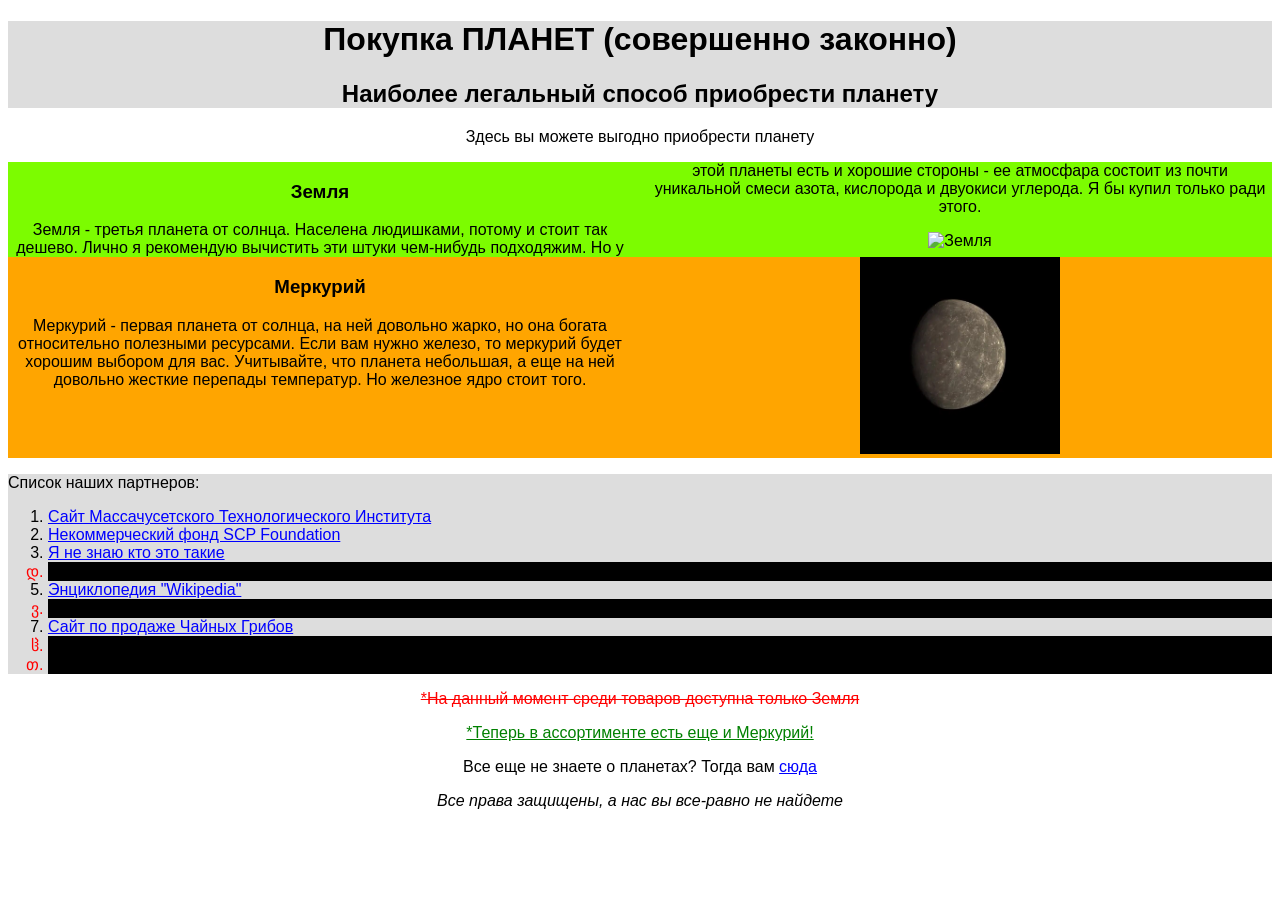
==== index.html @ 539039d4 "добавлен меркурий и список наших партнеров" ====
<!DOCTYPE html>
<html lang="ru">
<head>
    <meta charset="UTF-8">
    <meta name="viewport" content="width=device-width, initial-scale=1.0">
    <link rel="stylesheet" href="styles.css">
    <title>Покупка ПЛАНЕТ (легально)</title>
</head>
<body>
    <header>
        <h1>Покупка ПЛАНЕТ (совершенно законно)</h1>
        <h2>Наиболее легальный способ приобрести планету</h2>
    </header>
    <main>
        <section id="text">
            <p>Здесь вы можете выгодно приобрести планету</p>
        </section>
        <section id="products">
            <div class="planet" id="earth">
                <h3>Земля</h3>
                <p>Земля - третья планета от солнца. Населена людишками, потому и стоит так дешево. Лично я рекомендую вычистить эти штуки чем-нибудь подходяжим. Но у этой планеты есть и хорошие стороны - ее атмосфара состоит из почти уникальной смеси азота, кислорода и двуокиси углерода. Я бы купил только ради этого.</p>
                <img src="images/earth.png" width="200" alt="Земля">
            </div>
            <div class="planet" id="mercury">
                <h3>Меркурий</h3>
                <p>Меркурий - первая планета от солнца, на ней довольно жарко, но она богата относительно полезными ресурсами. Если вам нужно железо, то меркурий будет хорошим выбором для вас. Учитывайте, что планета небольшая, а еще на ней довольно жесткие перепады температур. Но железное ядро стоит того.</p>
                <img src="images/mercury.png" width="200" alt="Меркурий">
            </div>
        </section>
        <article id="partners">
            <p>Список наших партнеров:</p>
            <ol>
                <li><a href="https://www.mit.edu/">Сайт Массачусетского Технологического Института</a></li>
                <li><a href="https://scpfoundation.net/">Некоммерческий фонд SCP Foundation</a></li>
                <li><a href="https://youtube.com/">Я не знаю кто это такие</a></li>
                <li></li>
                <li><a href="https://ru.wikipedia.org/wiki/Солнечная_система">Энциклопедия "Wikipedia"</a></li>
                <li></li>
                <li><a href="https://www.wildberries.ru/catalog/tags/kupitb-czainyi-grib">Сайт по продаже Чайных Грибов</a></li>
                <li></li>
                <li></li>
            </ol>
        </article>
    </main>
    <footer>
        <p class="cursed">*На данный момент среди товаров доступна только Земля</p>
        <p class="uncursed">*Теперь в ассортименте есть еще и Меркурий!</p>
        <p>Все еще не знаете о планетах? Тогда вам <a href="https://ru.wikipedia.org/wiki/Солнечная_система" target="_blank">сюда</a></p>
        <p><i>Все права защищены, а нас вы все-равно не найдете</i></p>
    </footer>
</body>
</html>
---- styles.css ----
a {color: blue;}
a:hover {color: aqua;}
a:active {color: chartreuse;}
a:visited {color: blueviolet;}

header {
    font-family: 'Franklin Gothic Medium', 'Arial Narrow', Arial, sans-serif;
    width: auto;
    text-align: center;
    background-color: #dddddd
}

main {
    font-family: 'Lucida Sans', 'Lucida Sans Regular', 'Lucida Grande', 'Lucida Sans Unicode', Geneva, Verdana, sans-serif;
    width: 100%;
    text-align: center;    
}

footer {
    font-family: 'Trebuchet MS', 'Lucida Sans Unicode', 'Lucida Grande', 'Lucida Sans', Arial, sans-serif;
    text-align: center;
}

.planet {
    height: auto;
    column-count: 2;
}

#earth {
    background-color: lawngreen;
}

#mercury {
    background-color: orange;
}

#products {
    display: grid;
    column-count: 2;
}

#partners {
    text-align: left;
    background-color: #dddddd;
}

li:empty {
    color: red;
    list-style-type: georgian;
    background-color: black;
}

.cursed {
    color: red;
    text-decoration: line-through;
}

.uncursed {
    color: green;
    text-decoration: underline;
}
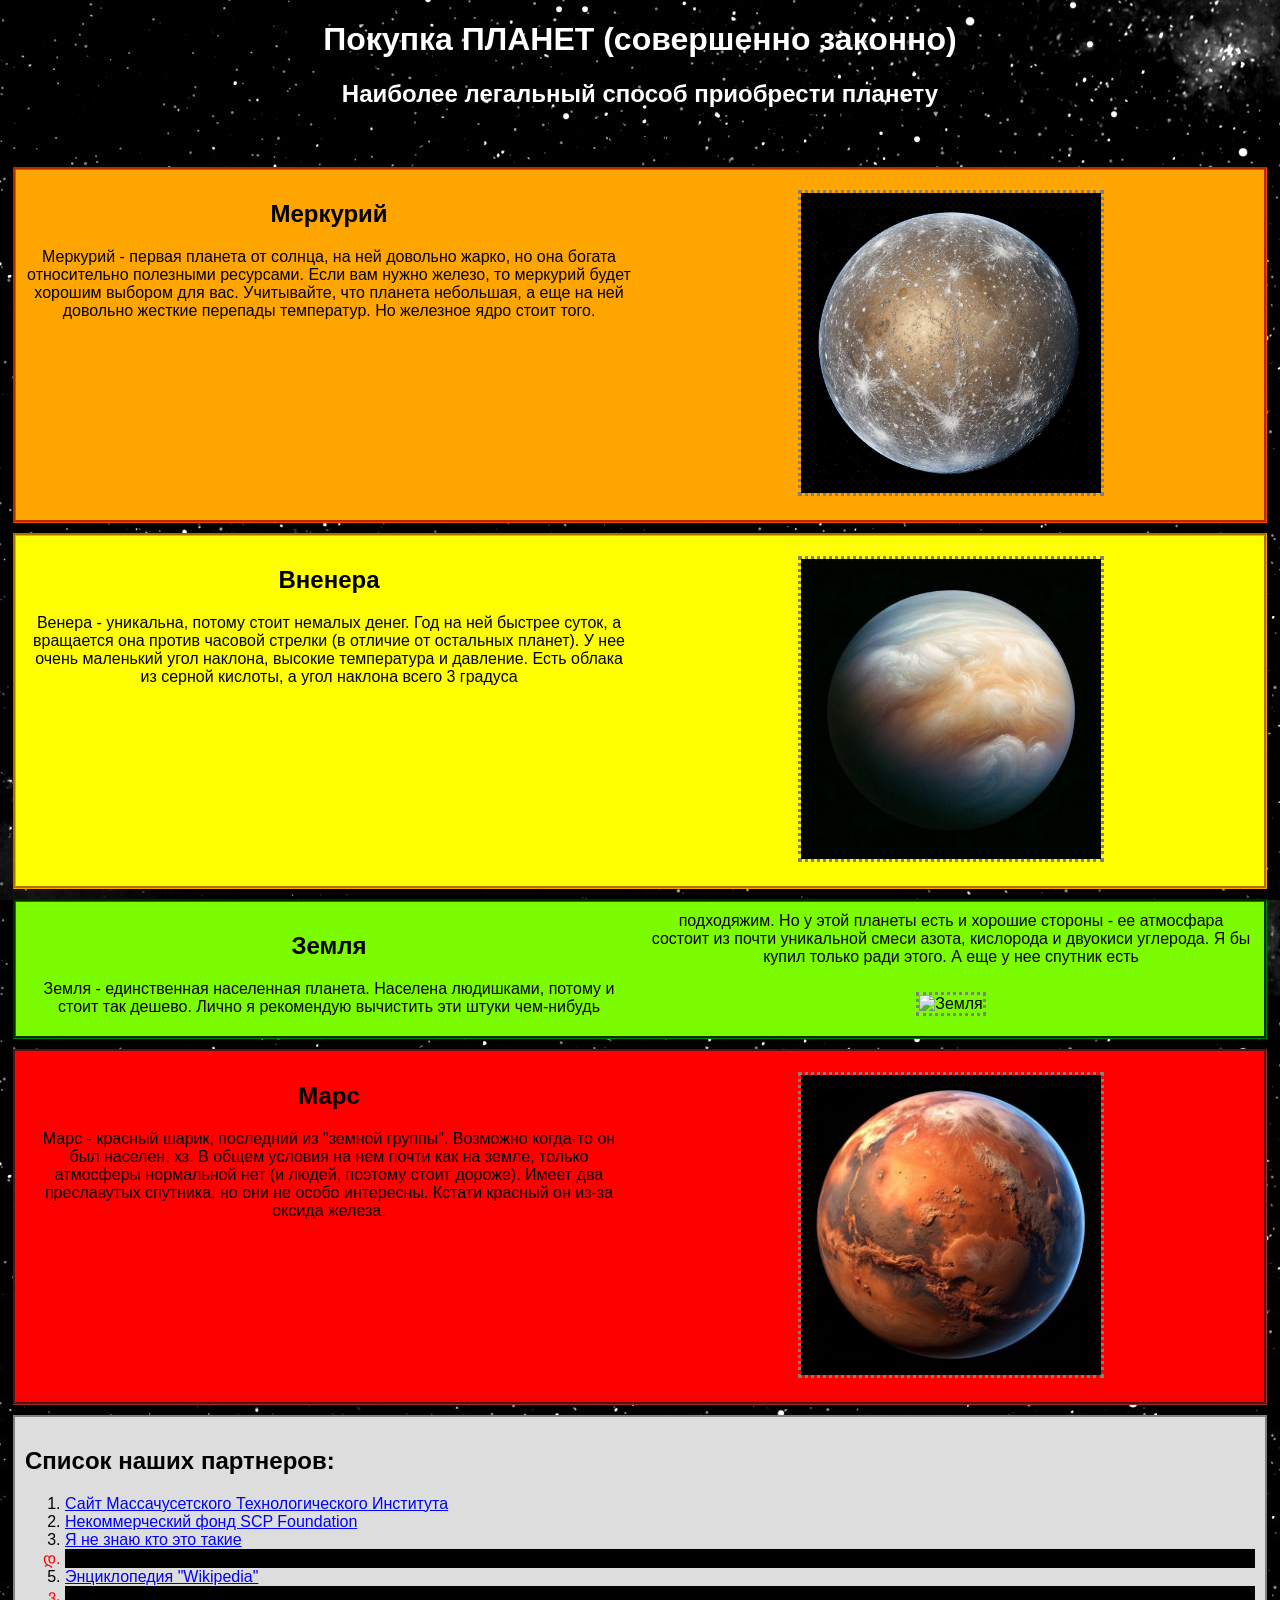
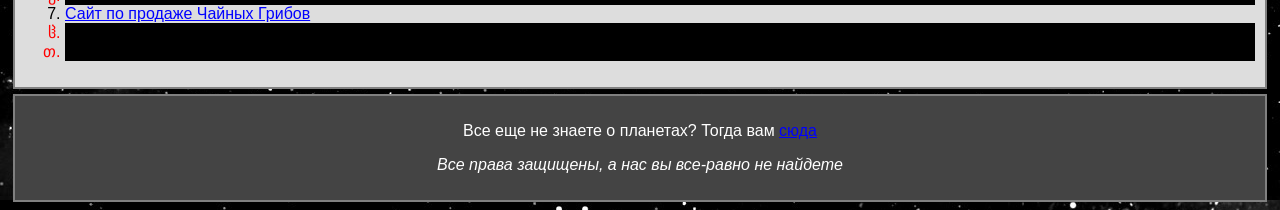
==== commit 0a01b974: "добавлены все планеты земной группы! покупайте." ====
--- a/index.html
+++ b/index.html
@@ -16,19 +16,29 @@
             <p>Здесь вы можете выгодно приобрести планету</p>
         </section>
         <section id="products">
+            <div class="planet" id="mercury">
+                <h1>Меркурий</h1>
+                <p>Меркурий - первая планета от солнца, на ней довольно жарко, но она богата относительно полезными ресурсами. Если вам нужно железо, то меркурий будет хорошим выбором для вас. Учитывайте, что планета небольшая, а еще на ней довольно жесткие перепады температур. Но железное ядро стоит того.</p>
+                <img src="images/mercury.png" width="200" alt="Меркурий" class="photo">
+            </div>
+            <div class="planet" id="venus">
+                <h1>Вненера</h1>
+                <p>Венера - уникальна, потому стоит немалых денег. Год на ней быстрее суток, а вращается она против часовой стрелки (в отличие от остальных планет). У нее очень маленький угол наклона, высокие температура и давление. Есть облака из серной кислоты, а угол наклона всего 3 градуса</p>
+                <img src="images/venus.png" width="200" alt="Венера" class="photo">
+            </div>
             <div class="planet" id="earth">
-                <h3>Земля</h3>
-                <p>Земля - третья планета от солнца. Населена людишками, потому и стоит так дешево. Лично я рекомендую вычистить эти штуки чем-нибудь подходяжим. Но у этой планеты есть и хорошие стороны - ее атмосфара состоит из почти уникальной смеси азота, кислорода и двуокиси углерода. Я бы купил только ради этого.</p>
-                <img src="images/earth.png" width="200" alt="Земля">
+                <h1>Земля</h1>
+                <p>Земля - единственная населенная планета. Населена людишками, потому и стоит так дешево. Лично я рекомендую вычистить эти штуки чем-нибудь подходяжим. Но у этой планеты есть и хорошие стороны - ее атмосфара состоит из почти уникальной смеси азота, кислорода и двуокиси углерода. Я бы купил только ради этого. А еще у нее спутник есть</p>
+                <img src="images/earth.png" width="200" alt="Земля" class="photo">
             </div>
-            <div class="planet" id="mercury">
-                <h3>Меркурий</h3>
-                <p>Меркурий - первая планета от солнца, на ней довольно жарко, но она богата относительно полезными ресурсами. Если вам нужно железо, то меркурий будет хорошим выбором для вас. Учитывайте, что планета небольшая, а еще на ней довольно жесткие перепады температур. Но железное ядро стоит того.</p>
-                <img src="images/mercury.png" width="200" alt="Меркурий">
+            <div class="planet" id="mars">
+                <h1>Марс</h1>
+                <p>Марс - красный шарик, последний из "земной группы". Возможно когда-то он был населен, хз. В общем условия на нем почти как на земле, только атмосферы нормальной нет (и людей, поэтому стоит дороже). Имеет два преславутых спутника, но они не особо интересны. Кстати красный он из-за оксида железа.</p>
+                <img src="images/mars.png" width="200" alt="Марс" class="photo">
             </div>
         </section>
         <article id="partners">
-            <p>Список наших партнеров:</p>
+            <h1>Список наших партнеров:</h1>
             <ol>
                 <li><a href="https://www.mit.edu/">Сайт Массачусетского Технологического Института</a></li>
                 <li><a href="https://scpfoundation.net/">Некоммерческий фонд SCP Foundation</a></li>
@@ -43,8 +53,6 @@
         </article>
     </main>
     <footer>
-        <p class="cursed">*На данный момент среди товаров доступна только Земля</p>
-        <p class="uncursed">*Теперь в ассортименте есть еще и Меркурий!</p>
         <p>Все еще не знаете о планетах? Тогда вам <a href="https://ru.wikipedia.org/wiki/Солнечная_система" target="_blank">сюда</a></p>
         <p><i>Все права защищены, а нас вы все-равно не найдете</i></p>
     </footer>
--- a/styles.css
+++ b/styles.css
@@ -1,3 +1,6 @@
+body {
+    background-image: url("images/background.png");
+}
 
 a {color: blue;}
 a:hover {color: aqua;}
@@ -6,9 +9,9 @@
 
 header {
     font-family: 'Franklin Gothic Medium', 'Arial Narrow', Arial, sans-serif;
+    color: white;
     width: auto;
     text-align: center;
-    background-color: #dddddd
 }
 
 main {
@@ -20,20 +23,48 @@
 footer {
     font-family: 'Trebuchet MS', 'Lucida Sans Unicode', 'Lucida Grande', 'Lucida Sans', Arial, sans-serif;
     text-align: center;
+    color: white;
+    background-color: #444444;
+    border: 2px solid gray;
+    padding: 10px;
+    margin: 5px;
 }
 
 .planet {
     height: auto;
     column-count: 2;
+    padding: 10px;
+    margin: 5px;
 }
 
-#earth {
-    background-color: lawngreen;
+.photo {
+    width: 300px;
+    margin: 10px;
+    border-style: dotted;
+    border-color: gray;
 }
 
 #mercury {
     background-color: orange;
+    border: orangered;
+    border-style: groove;
 }
+#venus {
+    background-color: yellow;
+    border: orange;
+    border-style: groove;
+}
+#earth {
+    background-color: lawngreen;
+    border: green;
+    border-style: groove;
+}
+#mars {
+    background-color: red;
+    border: brown;
+    border-style: groove;
+}
+
 
 #products {
     display: grid;
@@ -43,6 +74,9 @@
 #partners {
     text-align: left;
     background-color: #dddddd;
+    border: 2px solid gray;
+    padding: 10px;
+    margin: 5px;
 }
 
 li:empty {
@@ -51,12 +85,3 @@
     background-color: black;
 }
 
-.cursed {
-    color: red;
-    text-decoration: line-through;
-}
-
-.uncursed {
-    color: green;
-    text-decoration: underline;
-}
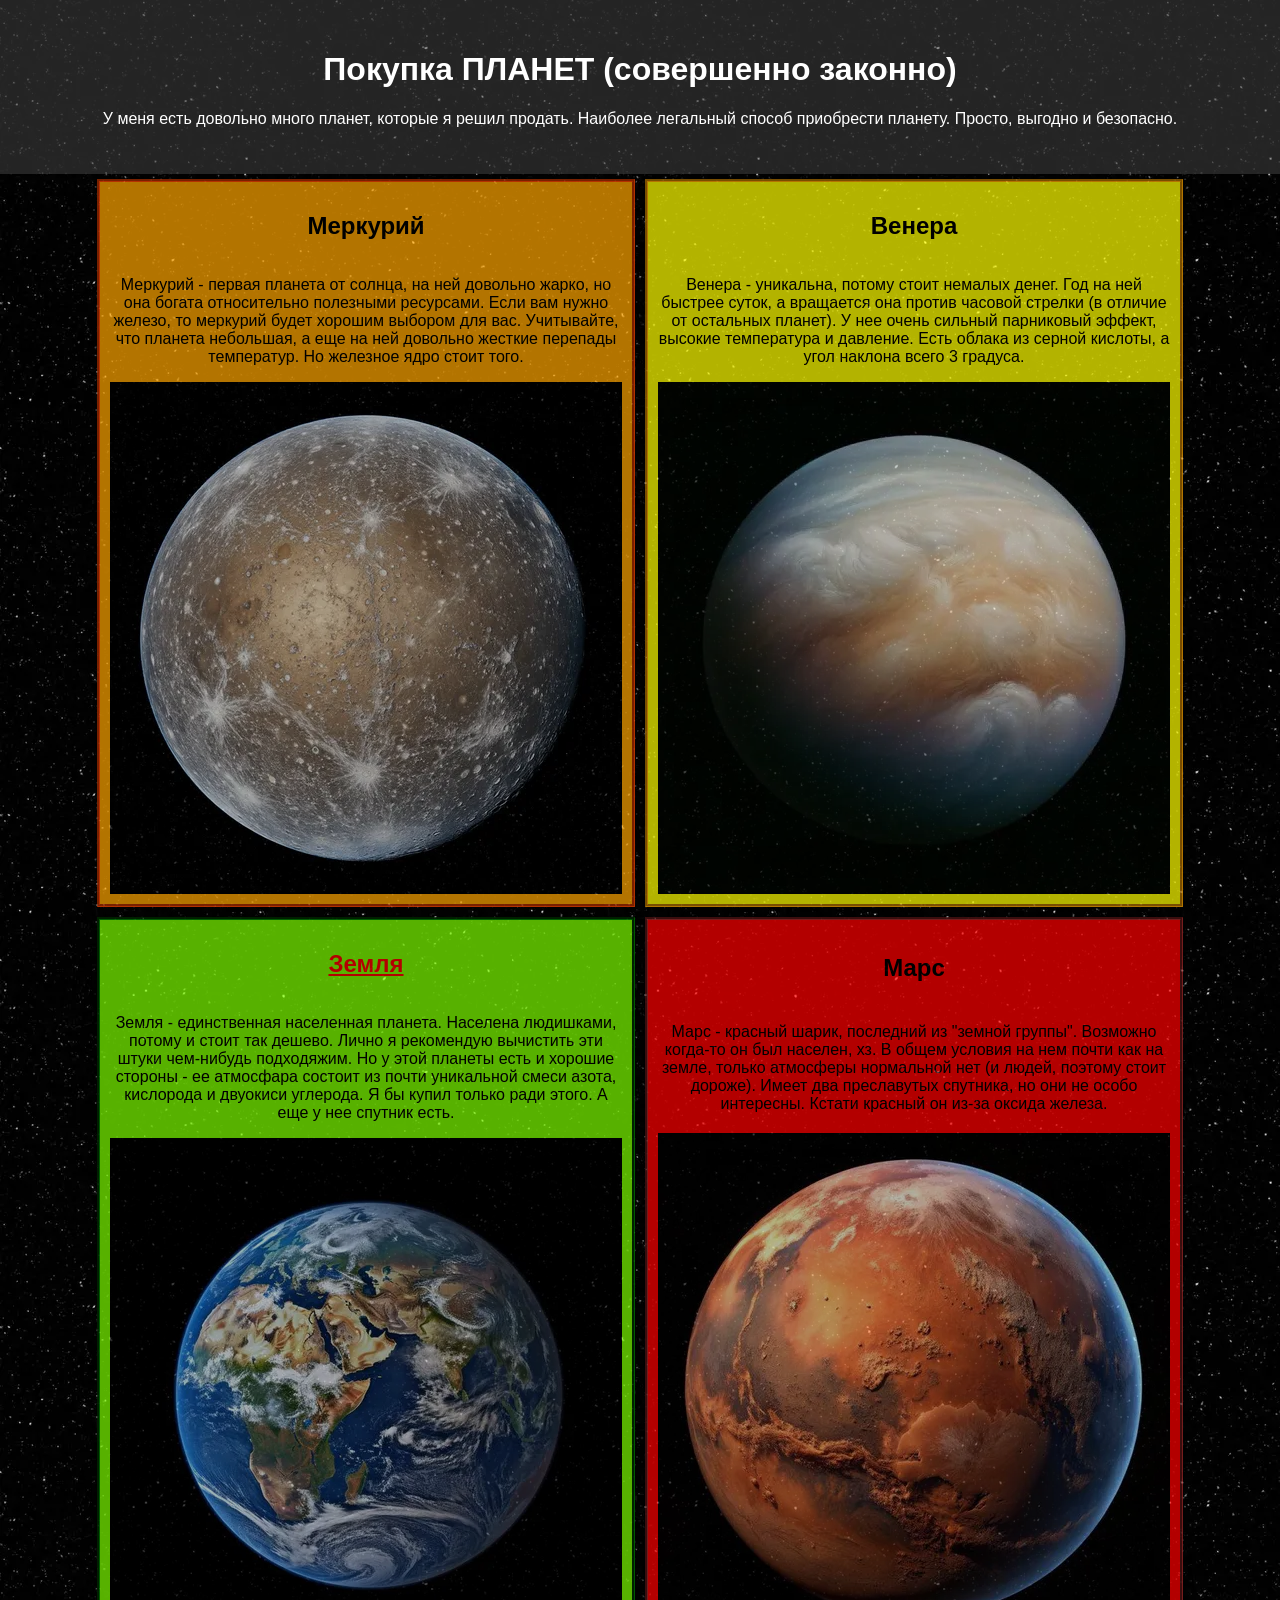
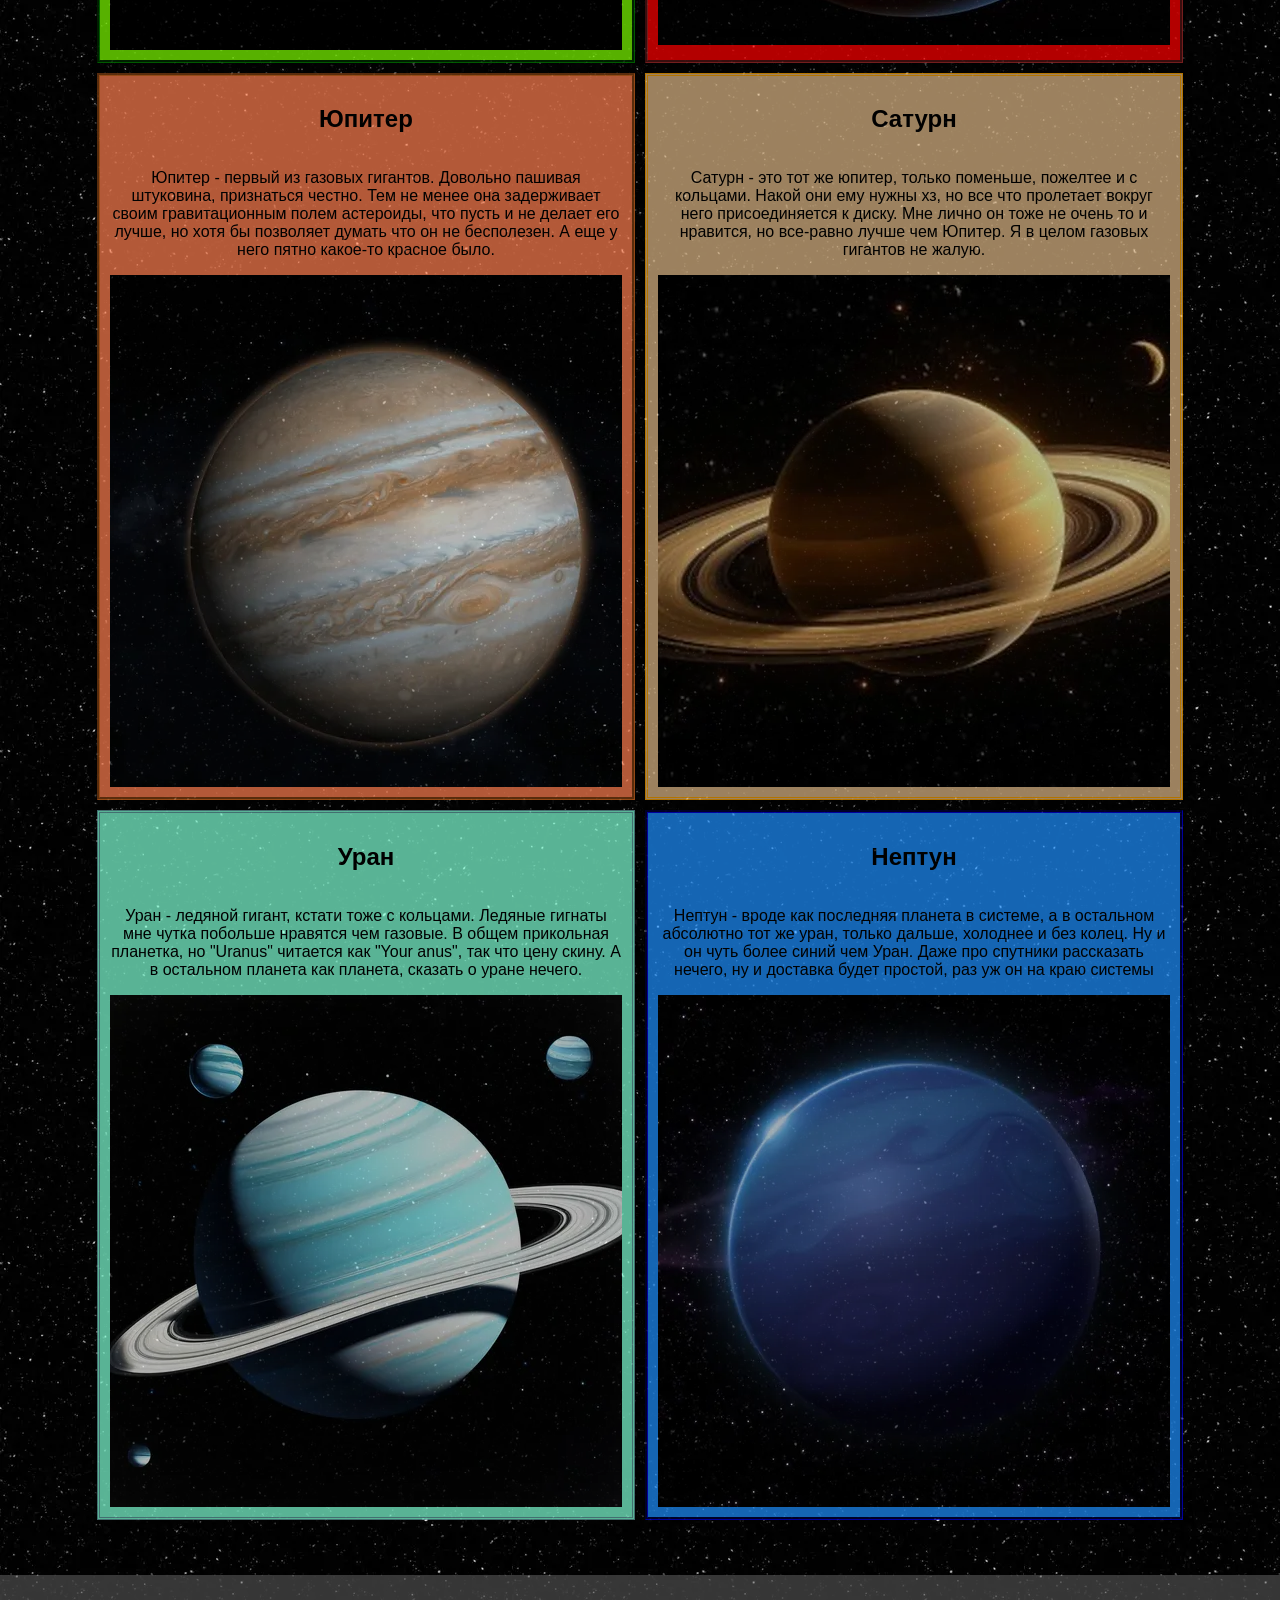
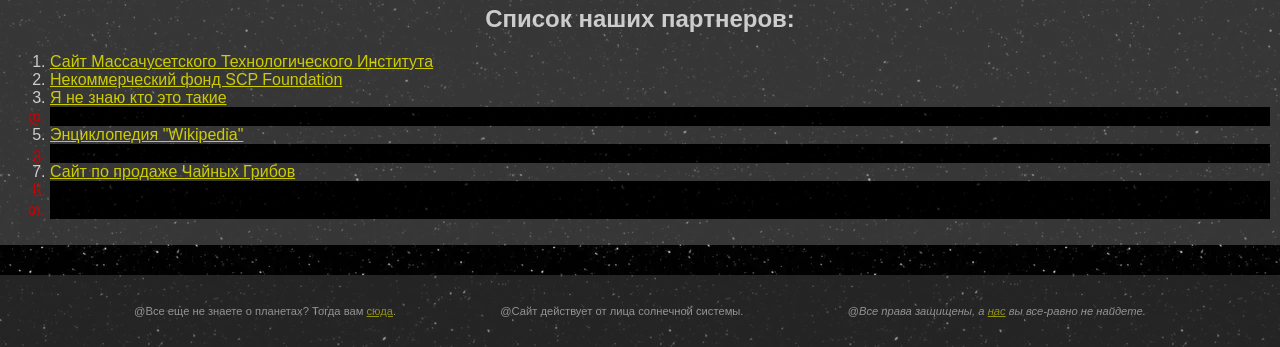
==== commit fda8ef7d: "на сегодня все. сделал ховер, починил флекс, поменял дизайн, реконвертировал картинки" ====
--- a/index.html
+++ b/index.html
@@ -9,36 +9,53 @@
 <body>
     <header>
         <h1>Покупка ПЛАНЕТ (совершенно законно)</h1>
-        <h2>Наиболее легальный способ приобрести планету</h2>
+        <p>У меня есть довольно много планет, которые я решил продать. Наиболее легальный способ приобрести планету. Просто, выгодно и безопасно.</p>
     </header>
     <main>
-        <section id="text">
-            <p>Здесь вы можете выгодно приобрести планету</p>
-        </section>
         <section id="products">
             <div class="planet" id="mercury">
-                <h1>Меркурий</h1>
+                <h2>Меркурий</h2>
                 <p>Меркурий - первая планета от солнца, на ней довольно жарко, но она богата относительно полезными ресурсами. Если вам нужно железо, то меркурий будет хорошим выбором для вас. Учитывайте, что планета небольшая, а еще на ней довольно жесткие перепады температур. Но железное ядро стоит того.</p>
-                <img src="images/mercury.png" width="200" alt="Меркурий" class="photo">
+                <img src="images/planets/mercury.webp" alt="Меркурий">
             </div>
             <div class="planet" id="venus">
-                <h1>Вненера</h1>
-                <p>Венера - уникальна, потому стоит немалых денег. Год на ней быстрее суток, а вращается она против часовой стрелки (в отличие от остальных планет). У нее очень маленький угол наклона, высокие температура и давление. Есть облака из серной кислоты, а угол наклона всего 3 градуса</p>
-                <img src="images/venus.png" width="200" alt="Венера" class="photo">
+                <h2>Венера</h2>
+                <p>Венера - уникальна, потому стоит немалых денег. Год на ней быстрее суток, а вращается она против часовой стрелки (в отличие от остальных планет). У нее очень сильный парниковый эффект, высокие температура и давление. Есть облака из серной кислоты, а угол наклона всего 3 градуса.</p>
+                <img src="images/planets/venus.webp" alt="Венера">
             </div>
             <div class="planet" id="earth">
-                <h1>Земля</h1>
-                <p>Земля - единственная населенная планета. Населена людишками, потому и стоит так дешево. Лично я рекомендую вычистить эти штуки чем-нибудь подходяжим. Но у этой планеты есть и хорошие стороны - ее атмосфара состоит из почти уникальной смеси азота, кислорода и двуокиси углерода. Я бы купил только ради этого. А еще у нее спутник есть</p>
-                <img src="images/earth.png" width="200" alt="Земля" class="photo">
+                <h2><a href="html/matery.html" id="cursed">Земля</a></h2>
+                <p>Земля - единственная населенная планета. Населена людишками, потому и стоит так дешево. Лично я рекомендую вычистить эти штуки чем-нибудь подходяжим. Но у этой планеты есть и хорошие стороны - ее атмосфара состоит из почти уникальной смеси азота, кислорода и двуокиси углерода. Я бы купил только ради этого. А еще у нее спутник есть.</p>
+                 <img src="images/planets/earth.webp" alt="Земля">
             </div>
             <div class="planet" id="mars">
-                <h1>Марс</h1>
+                <h2>Марс</h2>
                 <p>Марс - красный шарик, последний из "земной группы". Возможно когда-то он был населен, хз. В общем условия на нем почти как на земле, только атмосферы нормальной нет (и людей, поэтому стоит дороже). Имеет два преславутых спутника, но они не особо интересны. Кстати красный он из-за оксида железа.</p>
-                <img src="images/mars.png" width="200" alt="Марс" class="photo">
+                <img src="images/planets/mars.webp" alt="Марс">
+            </div>
+            <div class="planet" id="jupiter">
+                <h2>Юпитер</h2>
+                <p>Юпитер - первый из газовых гигантов. Довольно пашивая штуковина, признаться честно. Тем не менее она задерживает своим гравитационным полем астероиды, что пусть и не делает его лучше, но хотя бы позволяет думать что он не бесполезен. А еще у него пятно какое-то красное было.</p>
+                <img src="images/planets/jupiter.webp" alt="Юпитер">
+            </div>
+            <div class="planet" id="saturn">
+                <h2>Сатурн</h2>
+                <p>Сатурн - это тот же юпитер, только поменьше, пожелтее и с кольцами. Накой они ему нужны хз, но все что пролетает вокруг него присоединяется к диску. Мне лично он тоже не очень то и нравится, но все-равно лучше чем Юпитер. Я в целом газовых гигантов не жалую. </p>
+                <img src="images/planets/saturn.webp" alt="Сатурн">
+            </div>
+            <div class="planet" id="uranus">
+                <h2>Уран</h2>
+                <p>Уран - ледяной гигант, кстати тоже с кольцами. Ледяные гигнаты мне чутка побольше нравятся чем газовые. В общем прикольная планетка, но "Uranus" читается как "Your anus", так что цену скину. А в остальном планета как планета, сказать о уране нечего.</p>
+                <img src="images/planets/uranus.webp" alt="Уран">
+            </div>
+            <div class="planet" id="neptune">
+                <h2>Нептун</h2>
+                <p>Нептун - вроде как последняя планета в системе, а в остальном абсолютно тот же уран, только дальше, холоднее и без колец. Ну и он чуть более синий чем Уран. Даже про спутники рассказать нечего, ну и доставка будет простой, раз уж он на краю системы</p>
+                <img src="images/planets/neptune.webp" alt="Нептун">
             </div>
         </section>
-        <article id="partners">
-            <h1>Список наших партнеров:</h1>
+        <section id="partners">
+            <h2>Список наших партнеров:</h2>
             <ol>
                 <li><a href="https://www.mit.edu/">Сайт Массачусетского Технологического Института</a></li>
                 <li><a href="https://scpfoundation.net/">Некоммерческий фонд SCP Foundation</a></li>
@@ -50,11 +67,12 @@
                 <li></li>
                 <li></li>
             </ol>
-        </article>
+        </section>
     </main>
     <footer>
-        <p>Все еще не знаете о планетах? Тогда вам <a href="https://ru.wikipedia.org/wiki/Солнечная_система" target="_blank">сюда</a></p>
-        <p><i>Все права защищены, а нас вы все-равно не найдете</i></p>
+        <span>@Все еще не знаете о планетах? Тогда вам <a href="https://ru.wikipedia.org/wiki/Солнечная_система" target="_blank">сюда</a>.</span>
+        <span>@Сайт действует от лица солнечной системы.</span>
+        <span><i>@Все права защищены, а <a href="html/sun.html">нас</a> вы все-равно не найдете.</i></span>
     </footer>
 </body>
 </html>
--- a/styles.css
+++ b/styles.css
@@ -1,62 +1,97 @@
 body {
-    background-image: url("images/background.png");
+    background-image: url("../images/backgrounds/background2.webp");
+    font-family: 'Franklin Gothic Medium', 'Arial Narrow', Arial, sans-serif;
+    padding: 0;
+    margin: 0;
 }
 
-a {color: blue;}
-a:hover {color: aqua;}
-a:active {color: chartreuse;}
-a:visited {color: blueviolet;}
+a {color: yellow;}
+a:visited {color: chocolate;}
+a:hover {color: orange;}
+a:active {color: orangered;}
 
 header {
-    font-family: 'Franklin Gothic Medium', 'Arial Narrow', Arial, sans-serif;
+    text-align: center;
     color: white;
-    width: auto;
+    background-color: #44444488;
+    padding: 30px;
+}
+
+header:hover {
     text-align: center;
+    color: white;
+    background-color: #444444aa;
+    padding: 30px;
 }
 
 main {
-    font-family: 'Lucida Sans', 'Lucida Sans Regular', 'Lucida Grande', 'Lucida Sans Unicode', Geneva, Verdana, sans-serif;
     width: 100%;
     text-align: center;    
 }
 
 footer {
-    font-family: 'Trebuchet MS', 'Lucida Sans Unicode', 'Lucida Grande', 'Lucida Sans', Arial, sans-serif;
+    display: flex;
+    justify-content: space-evenly;
+    font-family: 'Lucida Sans', 'Lucida Sans Regular', 'Lucida Grande', 'Lucida Sans Unicode', Geneva, Verdana, sans-serif;
+    font-size: 70%;
     text-align: center;
     color: white;
-    background-color: #444444;
-    border: 2px solid gray;
+    background-color: #44444488;
+    padding: 30px;
+}
+
+footer span {
+    opacity: 50%;
+}
+
+footer:hover {
+    text-align: center;
+    color: white;
+    background-color: #444444aa;
+    padding: 30px;
+}
+
+#products {
+    display: flex;
+    flex-wrap: wrap;
+    justify-content: center;
+}
+
+.planet {
+    display: flex;
+    opacity: 70%;
+    flex-direction: column;
+    justify-content: space-evenly;
+    flex-wrap: wrap;
+    width:min-content;
+    background-color: #dddddd;
+    border: #444444;
     padding: 10px;
     margin: 5px;
 }
 
-.planet {
-    height: auto;
-    column-count: 2;
-    padding: 10px;
-    margin: 5px;
+.planet:hover {
+    opacity: 85%;
 }
 
-.photo {
-    width: 300px;
-    margin: 10px;
-    border-style: dotted;
-    border-color: gray;
+.section {
+    padding: 10px;
+    margin: 20px;
 }
 
 #mercury {
     background-color: orange;
-    border: orangered;
+    border-color: orangered;
     border-style: groove;
 }
 #venus {
     background-color: yellow;
-    border: orange;
+    border-color: orange;
     border-style: groove;
 }
 #earth {
     background-color: lawngreen;
-    border: green;
+    border-color: green;
     border-style: groove;
 }
 #mars {
@@ -64,19 +99,42 @@
     border: brown;
     border-style: groove;
 }
-
-
-#products {
-    display: grid;
-    column-count: 2;
+#jupiter {
+    background-color: coral;
+    border-color: chocolate;
+    border-style: groove;
+}
+#saturn {
+    background-color: burlywood;
+    border-color: orange;
+    border-style: double;
+}
+#uranus {
+    background-color: aquamarine;
+    border-color: cadetblue;
+    border-style: double;
+}
+#neptune {
+    background-color: dodgerblue;
+    border-color: darkblue;
+    border-style: groove;
 }
 
 #partners {
+    color: white;
     text-align: left;
-    background-color: #dddddd;
-    border: 2px solid gray;
+    background-color: #666666aa;
+    opacity: 80%;
     padding: 10px;
-    margin: 5px;
+    margin: 50px 0px 30px;
+}
+
+#partners h2 {
+    text-align: center;
+}
+
+#partners:hover {
+    opacity: 90%;
 }
 
 li:empty {
@@ -85,3 +143,49 @@
     background-color: black;
 }
 
+#personal {
+    background-color: black;
+    color: orangered;
+}
+
+#matery {
+    background-image: url(images/backgrounds/background3.webp);
+    font-family: 'Gill Sans', 'Gill Sans MT', Calibri, 'Trebuchet MS', sans-serif;
+}
+
+#matery mark {
+    color: black;
+    background-color: black;
+}
+
+#matery p {
+    color: white;
+    text-align: justify;
+    padding: 20;
+    margin: 0px 30px 10px;
+}
+
+#matery i {
+    color:aqua
+}
+
+#matery b {
+    color: lightgreen;
+}
+
+#matery h1 {
+    color: aliceblue;
+    background-color: black;
+    text-align: center;
+}
+
+#matery img {
+    float: left;
+    width: 300px;
+    margin: 20px;
+}
+
+#cursed {
+    color: red;
+    text-decoration: underline;
+}
